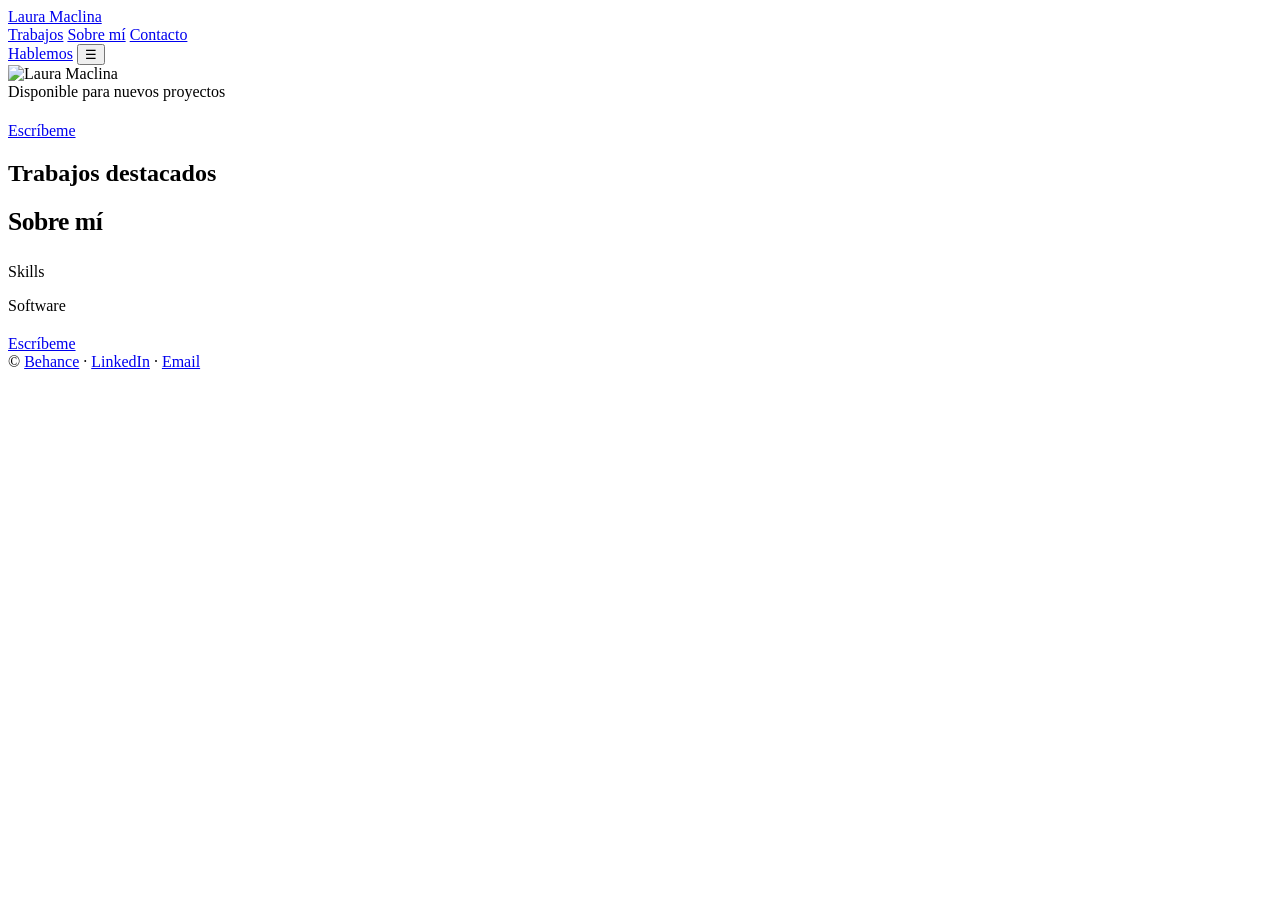
==== index.html @ d0ee5abc "Portfolio web: archivos principales" ====
<!DOCTYPE html>
<html lang="es">
<head>
  <meta charset="UTF-8">
  <meta name="viewport" content="width=device-width, initial-scale=1.0">
  <title>Laura Maclina · Diseñadora gráfica</title>
  <meta name="description" content="Portfolio de Laura Maclina, diseñadora gráfica multidisciplinar. Branding, campañas y cartelería con carácter y personalidad.">
  <link rel="preconnect" href="https://fonts.googleapis.com">
  <link rel="preconnect" href="https://fonts.gstatic.com" crossorigin>
  <link href="https://fonts.googleapis.com/css2?family=Instrument+Sans:wght@400;500;600&family=Inter:wght@400;500;600&display=swap" rel="stylesheet">
  <link rel="stylesheet" href="css/styles.css">
</head>
<body>
  <!-- ======= CONFIG RÁPIDA: cambia estos datos en config.js ======= -->
  <header class="site-header">
    <div class="wrap nav">
      <a class="brand" href="index.html" data-brand>Laura Maclina</a>
      <nav class="nav-links" id="menu">
        <a href="#trabajos">Trabajos</a>
        <a href="#sobre">Sobre mí</a>
        <a href="#contacto">Contacto</a>
      </nav>
      <a class="btn" data-email href="#">Hablemos</a>
      <button class="nav-toggle" aria-label="Menú" onclick="document.getElementById('menu').classList.toggle('show')">☰</button>
    </div>
  </header>

  <!-- ======= HERO ======= -->
  <div class="wrap hero">
    <img class="hero-photo" data-hero-photo src="assets/laura.jpg" alt="Laura Maclina">
    <div class="hero-grid">
      <div>
        <div class="pill"><span class="dot"></span><span data-status>Disponible para nuevos proyectos</span></div>
        <h1 class="hero-title" data-headline></h1>
      </div>
      <div>
        <p class="hero-bio" data-bio></p>
        <a class="btn" data-email href="#">Escríbeme</a>
      </div>
    </div>
  </div>

  <!-- ======= TRABAJOS ======= -->
  <section id="trabajos" class="wrap">
    <div class="sec-head">
      <h2>Trabajos destacados</h2>
    </div>
    <div class="works" id="works"></div>
  </section>

  <!-- ======= SOBRE MÍ ======= -->
  <section id="sobre" class="wrap">
    <div class="about">
      <div>
        <h2 style="font-family:var(--display);font-weight:600;font-size:1.6rem;letter-spacing:-.02em;margin:0 0 18px">Sobre mí</h2>
        <p data-about-1></p>
        <p data-about-2></p>
        <p class="skills-title" style="margin-top:26px">Skills</p>
        <div class="taglist" data-skills></div>
      </div>
      <div>
        <p class="skills-title">Software</p>
        <div class="soft" data-software></div>
      </div>
    </div>
  </section>

  <!-- ======= CTA / CONTACTO ======= -->
  <section id="contacto" class="wrap">
    <div class="cta">
      <h2 data-cta-title></h2>
      <p data-cta-sub></p>
      <a class="btn" data-email href="#">Escríbeme</a>
    </div>
    <footer class="site-footer">
      <span>© <span data-year></span> <span data-brand></span></span>
      <span>
        <a data-behance href="#" target="_blank" rel="noopener">Behance</a> ·
        <a data-linkedin href="#" target="_blank" rel="noopener">LinkedIn</a> ·
        <a data-email href="#">Email</a>
      </span>
    </footer>
  </section>

  <script src="js/config.js"></script>
  <script src="js/projects.js"></script>
  <script src="js/main.js"></script>
</body>
</html>
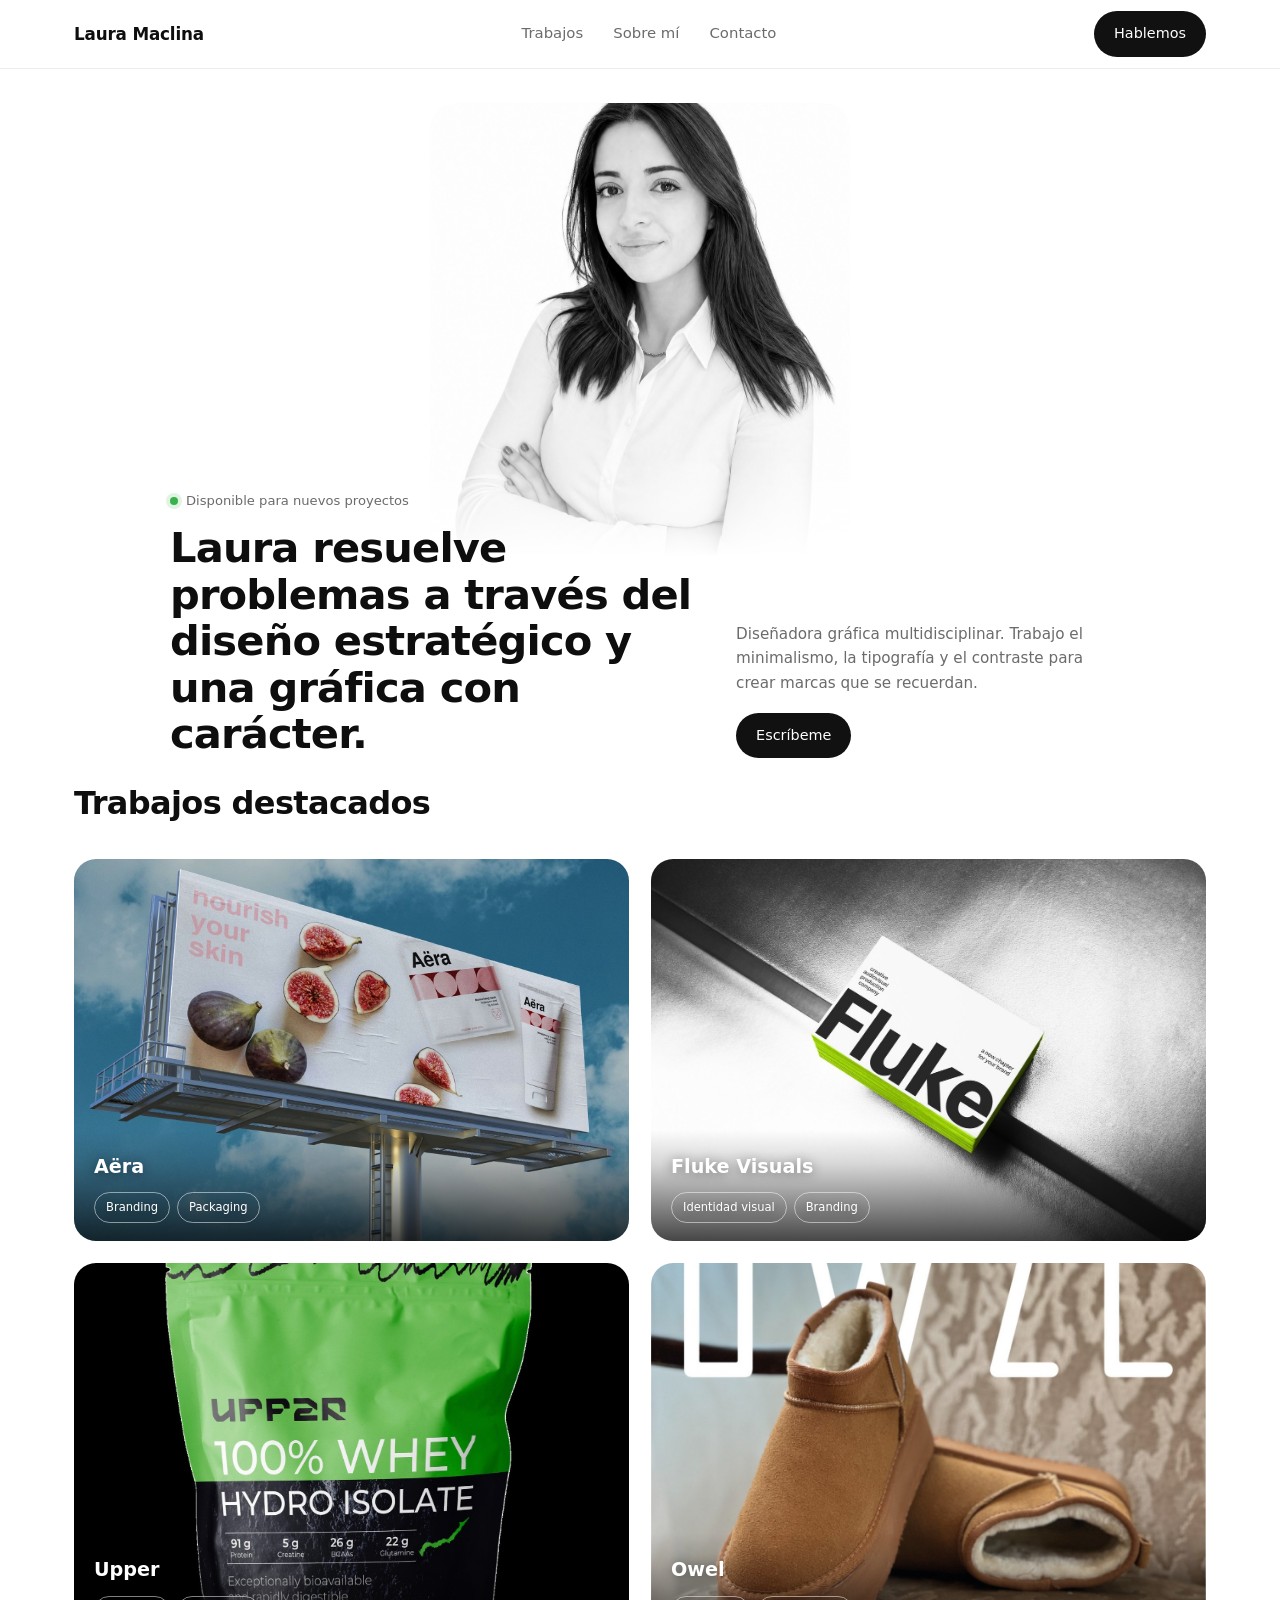
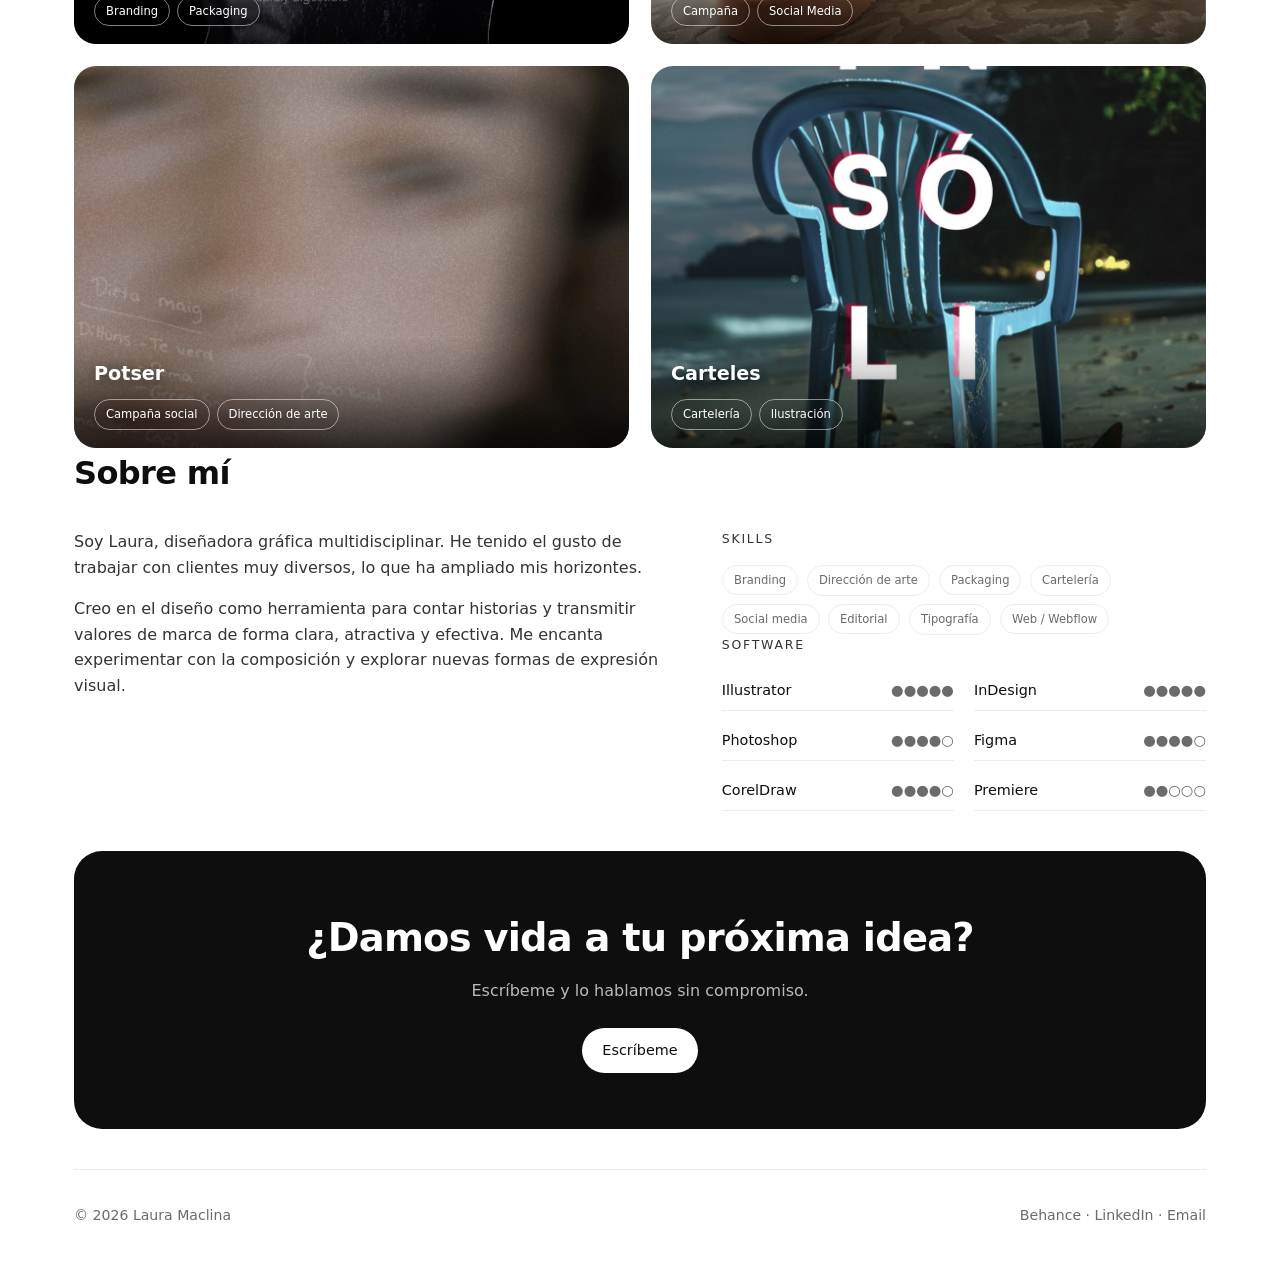
==== commit 3fd44fdc: "Arreglos de diseño: espaciados, móvil y sobre mí" ====
--- a/index.html
+++ b/index.html
@@ -50,15 +50,17 @@
 
   <!-- ======= SOBRE MÍ ======= -->
   <section id="sobre" class="wrap">
+    <div class="sec-head">
+      <h2>Sobre mí</h2>
+    </div>
     <div class="about">
       <div>
-        <h2 style="font-family:var(--display);font-weight:600;font-size:1.6rem;letter-spacing:-.02em;margin:0 0 18px">Sobre mí</h2>
         <p data-about-1></p>
         <p data-about-2></p>
-        <p class="skills-title" style="margin-top:26px">Skills</p>
-        <div class="taglist" data-skills></div>
       </div>
       <div>
+        <p class="skills-title">Skills</p>
+        <div class="taglist" data-skills></div>
         <p class="skills-title">Software</p>
         <div class="soft" data-software></div>
       </div>
@@ -66,7 +68,7 @@
   </section>
 
   <!-- ======= CTA / CONTACTO ======= -->
-  <section id="contacto" class="wrap">
+  <section id="contacto" class="wrap" style="padding-bottom:0">
     <div class="cta">
       <h2 data-cta-title></h2>
       <p data-cta-sub></p>
--- a/css/styles.css
+++ b/css/styles.css
@@ -0,0 +1,190 @@
+/* ============================================================
+   Portfolio · Laura Maclina
+   Paleta y tokens — cámbialos aquí y afecta a todo el sitio
+   ============================================================ */
+:root{
+  --bg:#ffffff;
+  --ink:#0e0e0e;
+  --muted:#6b6b6b;
+  --line:#ececec;
+  --card:#f4f4f2;
+  --accent:#111111;
+  --pill:#f2f2f0;
+  --radius:22px;
+  --maxw:1180px;
+  --font: "Inter", system-ui, -apple-system, "Segoe UI", sans-serif;
+  --display: "Instrument Sans", "Inter", system-ui, sans-serif;
+}
+
+*{box-sizing:border-box}
+html{scroll-behavior:smooth}
+body{
+  margin:0;background:var(--bg);color:var(--ink);
+  font-family:var(--font);font-size:16px;line-height:1.6;
+  -webkit-font-smoothing:antialiased;
+}
+a{color:inherit;text-decoration:none}
+img{display:block;max-width:100%}
+.wrap{max-width:var(--maxw);margin:0 auto;padding:0 24px}
+
+/* ---------- Header ---------- */
+.site-header{
+  position:sticky;top:0;z-index:50;background:rgba(255,255,255,.82);
+  backdrop-filter:blur(10px);border-bottom:1px solid var(--line);
+}
+.nav{display:flex;align-items:center;justify-content:space-between;height:68px}
+.brand{font-family:var(--display);font-weight:600;font-size:1.05rem;letter-spacing:-.01em}
+.nav-links{display:flex;gap:30px;font-size:.93rem;color:var(--muted)}
+.nav-links a:hover{color:var(--ink)}
+.btn{
+  display:inline-flex;align-items:center;gap:8px;background:var(--accent);color:#fff;
+  padding:11px 20px;border-radius:999px;font-size:.9rem;font-weight:500;
+  transition:transform .15s ease,opacity .15s ease;
+}
+.btn:hover{transform:translateY(-1px);opacity:.9}
+.btn-ghost{background:var(--pill);color:var(--ink);border:1px solid var(--line)}
+.nav-toggle{display:none;background:none;border:0;font-size:1.4rem;cursor:pointer}
+
+/* ---------- Hero ---------- */
+.hero{padding:34px 0 20px;text-align:center;position:relative}
+.hero-photo{
+  width:min(420px,72vw);aspect-ratio:1/1.08;margin:0 auto;border-radius:26px;
+  object-fit:cover;background:var(--card);
+  -webkit-mask-image:linear-gradient(#000 78%,transparent);
+  mask-image:linear-gradient(#000 78%,transparent);
+}
+.hero-grid{
+  max-width:940px;margin:-70px auto 0;position:relative;z-index:2;
+  display:grid;grid-template-columns:1.3fr .9fr;gap:26px;align-items:end;text-align:left;
+}
+.pill{
+  display:inline-flex;align-items:center;gap:8px;font-size:.82rem;color:var(--muted);
+  margin-bottom:14px;
+}
+.pill .dot{width:8px;height:8px;border-radius:50%;background:#38b24a;box-shadow:0 0 0 4px rgba(56,178,74,.15)}
+.hero-title{
+  font-family:var(--display);font-weight:600;font-size:clamp(1.7rem,3.4vw,2.6rem);
+  line-height:1.12;letter-spacing:-.02em;margin:0;
+}
+.hero-bio{color:var(--muted);font-size:.95rem;margin:0 0 18px}
+
+/* ---------- Sections ---------- */
+section{padding:64px 0}
+.sec-head{display:flex;align-items:center;justify-content:space-between;margin-bottom:30px}
+.sec-head h2{font-family:var(--display);font-weight:600;font-size:clamp(1.5rem,3vw,2rem);letter-spacing:-.02em;margin:0}
+.link-arrow{font-size:.9rem;color:var(--muted);border:1px solid var(--line);padding:9px 16px;border-radius:999px}
+.link-arrow:hover{color:var(--ink);background:var(--pill)}
+
+/* ---------- Works grid ---------- */
+.works{display:grid;grid-template-columns:1fr 1fr;gap:22px}
+.card{
+  position:relative;border-radius:var(--radius);overflow:hidden;aspect-ratio:16/11;
+  background:var(--card);cursor:pointer;
+  transition:transform .3s cubic-bezier(.2,.7,.2,1),box-shadow .3s ease;
+}
+.card:hover{transform:translateY(-4px);box-shadow:0 22px 40px -20px rgba(0,0,0,.35)}
+.card img{width:100%;height:100%;object-fit:cover;transition:transform .5s ease}
+.card:hover img{transform:scale(1.04)}
+.card-meta{position:absolute;left:0;bottom:0;right:0;padding:22px 20px 18px;color:#fff;
+  background:linear-gradient(transparent,rgba(0,0,0,.15) 30%,rgba(0,0,0,.72));
+  text-shadow:0 1px 12px rgba(0,0,0,.45)}
+.card-meta h3{margin:0 0 10px;font-family:var(--display);font-weight:600;font-size:1.2rem}
+.chips{display:flex;gap:7px;flex-wrap:wrap}
+.chip{font-size:.72rem;padding:5px 11px;border-radius:999px;border:1px solid rgba(255,255,255,.5);
+  color:#fff;backdrop-filter:blur(3px)}
+.chip.dark{border-color:var(--line);color:var(--muted)}
+
+/* ---------- About / skills ---------- */
+.about{display:grid;grid-template-columns:1.1fr .9fr;gap:56px;align-items:start}
+.about p{color:#333;margin-top:0}
+.skills-title{font-size:.78rem;letter-spacing:.14em;text-transform:uppercase;color:var(--muted);margin:0 0 16px}
+.soft{display:grid;grid-template-columns:1fr 1fr;gap:10px 20px}
+.soft div{display:flex;justify-content:space-between;font-size:.9rem;border-bottom:1px solid var(--line);padding:8px 0}
+.soft span{color:var(--muted)}
+.taglist{display:flex;flex-wrap:wrap;gap:9px;margin-top:8px}
+.taglist .chip{color:var(--muted);border-color:var(--line)}
+
+/* ---------- Footer / CTA ---------- */
+.cta{background:var(--ink);color:#fff;border-radius:28px;padding:56px 40px;text-align:center;margin:40px 0}
+.cta h2{font-family:var(--display);font-weight:600;font-size:clamp(1.6rem,3.4vw,2.4rem);margin:0 0 10px;letter-spacing:-.02em}
+.cta p{color:#b9b9b9;margin:0 0 24px}
+.cta .btn{background:#fff;color:var(--ink)}
+.site-footer{border-top:1px solid var(--line);padding:34px 0;color:var(--muted);font-size:.88rem;
+  display:flex;justify-content:space-between;flex-wrap:wrap;gap:14px}
+.site-footer a{color:var(--muted)}.site-footer a:hover{color:var(--ink)}
+
+/* ============================================================
+   Página de proyecto
+   ============================================================ */
+.proj-hero{padding:44px 0 20px}
+.back{color:var(--muted);font-size:.9rem;display:inline-flex;gap:7px;margin-bottom:26px}
+.back:hover{color:var(--ink)}
+.proj-head{display:grid;grid-template-columns:1.4fr 1fr;gap:40px;align-items:end;
+  border-bottom:1px solid var(--line);padding-bottom:34px}
+.proj-cat{font-size:.8rem;letter-spacing:.14em;text-transform:uppercase;color:var(--muted);margin:0 0 12px}
+.proj-title{font-family:var(--display);font-weight:600;font-size:clamp(2.2rem,6vw,4rem);
+  letter-spacing:-.03em;line-height:1;margin:0}
+.proj-sub{color:var(--muted);font-size:1.05rem;margin:12px 0 0}
+.proj-desc p{color:#333;margin:0 0 14px}
+.proj-desc .taglist{margin-top:18px}
+.gallery{columns:2;column-gap:20px;margin-top:40px}
+.gallery img{width:100%;margin-bottom:20px;border-radius:16px;cursor:zoom-in;
+  background:var(--card);transition:opacity .2s ease}
+.gallery img:hover{opacity:.92}
+.proj-nav{display:flex;justify-content:space-between;border-top:1px solid var(--line);
+  margin-top:20px;padding:30px 0}
+.proj-nav a{color:var(--muted)}.proj-nav a:hover{color:var(--ink)}
+.proj-nav .big{font-family:var(--display);font-weight:600;font-size:1.2rem;color:var(--ink);display:block;margin-top:4px}
+
+/* ---------- Carrusel ---------- */
+.carrusel{margin-top:40px}
+.car-stage{position:relative;display:flex;align-items:center;justify-content:center;
+  background:var(--card);border-radius:18px;padding:20px;min-height:60vh}
+.car-track{width:100%;display:flex;align-items:center;justify-content:center}
+.car-track img{display:none;max-width:100%;max-height:76vh;object-fit:contain;
+  border-radius:8px;margin:0 auto}
+.car-track img.on{display:block;animation:fade .35s ease}
+@keyframes fade{from{opacity:0}to{opacity:1}}
+.car-arrow{position:absolute;top:50%;transform:translateY(-50%);z-index:2;
+  width:48px;height:48px;border-radius:50%;border:1px solid var(--line);
+  background:rgba(255,255,255,.9);color:var(--ink);font-size:1.6rem;line-height:1;
+  cursor:pointer;display:flex;align-items:center;justify-content:center;
+  transition:transform .15s ease,background .15s ease}
+.car-arrow:hover{transform:translateY(-50%) scale(1.08);background:#fff}
+.car-prev{left:14px}.car-next{right:14px}
+.car-dots{display:flex;gap:9px;justify-content:center;margin-top:20px}
+.car-dots button{width:9px;height:9px;border-radius:50%;border:0;padding:0;cursor:pointer;
+  background:var(--line);transition:background .2s ease,transform .2s ease}
+.car-dots button.on{background:var(--ink);transform:scale(1.25)}
+.car-extra{margin-top:40px}
+@media(max-width:820px){
+  .car-stage{min-height:52vh;padding:12px}
+  .car-arrow{width:40px;height:40px;font-size:1.3rem}
+  .car-track img{max-height:64vh}
+}
+
+/* ---------- Lightbox ---------- */
+.lb{position:fixed;inset:0;background:rgba(10,10,10,.94);display:none;z-index:100;
+  align-items:center;justify-content:center;padding:30px}
+.lb.open{display:flex}
+.lb img{max-width:92vw;max-height:90vh;border-radius:8px;object-fit:contain}
+.lb-close{position:absolute;top:22px;right:26px;color:#fff;font-size:2rem;cursor:pointer;
+  background:none;border:0;line-height:1}
+.lb-nav{position:absolute;top:50%;transform:translateY(-50%);color:#fff;font-size:2.4rem;
+  cursor:pointer;background:none;border:0;padding:20px;opacity:.7}
+.lb-nav:hover{opacity:1}
+.lb-prev{left:8px}.lb-next{right:8px}
+
+/* ---------- Responsive ---------- */
+@media(max-width:820px){
+  .nav-links{display:none}
+  .nav-links.show{display:flex;position:absolute;top:68px;left:0;right:0;background:#fff;
+    flex-direction:column;padding:18px 24px;border-bottom:1px solid var(--line);gap:16px}
+  .nav-toggle{display:block}
+  .hero-grid{grid-template-columns:1fr;gap:8px;margin-top:-40px;text-align:center}
+  .hero-grid .pill{justify-content:center}
+  .works{grid-template-columns:1fr}
+  .about,.proj-head{grid-template-columns:1fr;gap:26px}
+  .gallery{columns:1}
+  .soft{grid-template-columns:1fr}
+}
